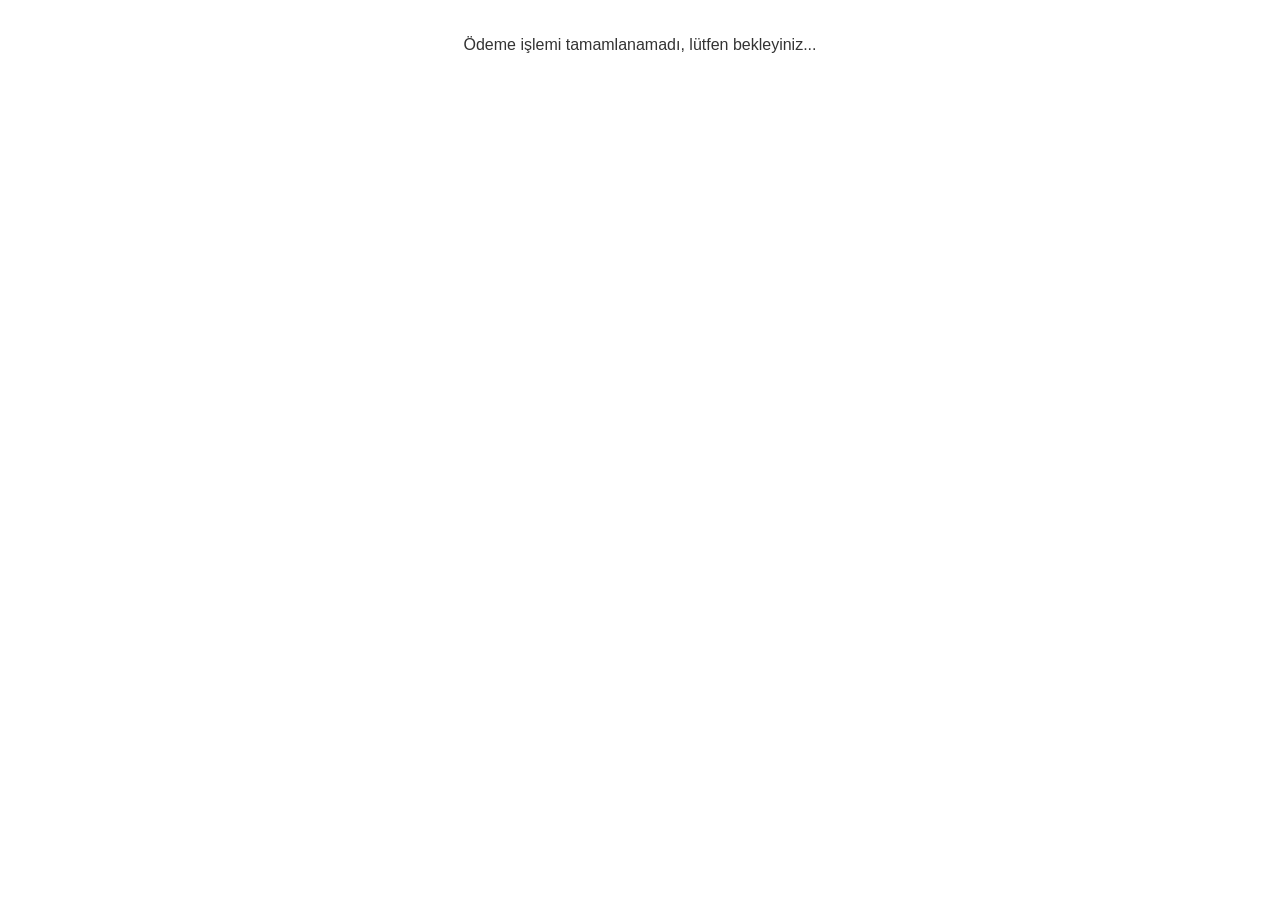
==== paytr-fail.html @ ff4d1022 "Fix PayTR blank page and payment plan sync issues Agent-Logs-Url: https://github.com/eneskahveci-sdo" ====
<!DOCTYPE html>
<html>
<head>
  <meta charset="UTF-8">
  <title>Ödeme Başarısız</title>
  <style>body{margin:0;padding:20px;font-family:sans-serif;text-align:center;color:#333}</style>
</head>
<body>
  <p>Ödeme işlemi tamamlanamadı, lütfen bekleyiniz...</p>
  <script>
  (function() {
    var p = new URLSearchParams(window.location.search);
    var oid = p.get('oid') || p.get('merchant_oid') || '';
    try {
      window.parent.postMessage({ source: 'paytr_cb', status: 'fail', oid: oid }, window.location.origin);
    } catch(e) {
      var url = window.location.origin + '/?paytr=fail' + (oid ? '&oid=' + encodeURIComponent(oid) : '');
      try { window.top.location.href = url; } catch(e2) { window.location.href = url; }
    }
  })();
  </script>
</body>
</html>
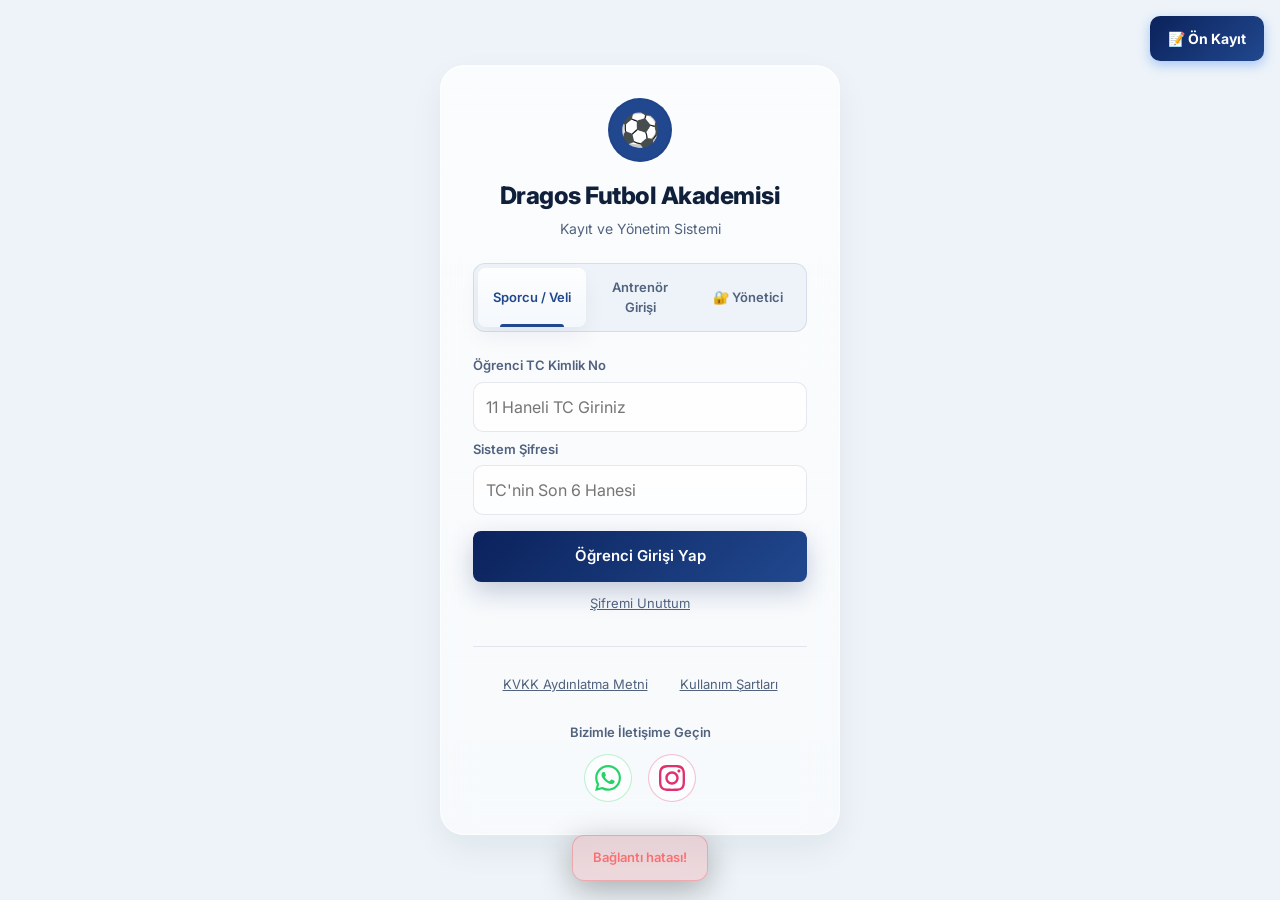
==== commit c832d4bf: "Fix PayTR blank page and planIds bug Agent-Logs-Url: https://github.com/eneskahveci-sdo/Sporcu-panel" ====
--- a/paytr-fail.html
+++ b/paytr-fail.html
@@ -11,6 +11,13 @@
   (function() {
     var p = new URLSearchParams(window.location.search);
     var oid = p.get('oid') || p.get('merchant_oid') || '';
+    // PayTR 3D Secure bazen üst pencereyi (top window) bu sayfaya yönlendirebilir.
+    // Bu durumda ana uygulamaya geri dönmemiz gerekir.
+    if (window.self === window.top) {
+      var url = window.location.origin + '/?paytr=fail' + (oid ? '&oid=' + encodeURIComponent(oid) : '');
+      window.location.replace(url);
+      return;
+    }
     try {
       window.parent.postMessage({ source: 'paytr_cb', status: 'fail', oid: oid }, window.location.origin);
     } catch(e) {
